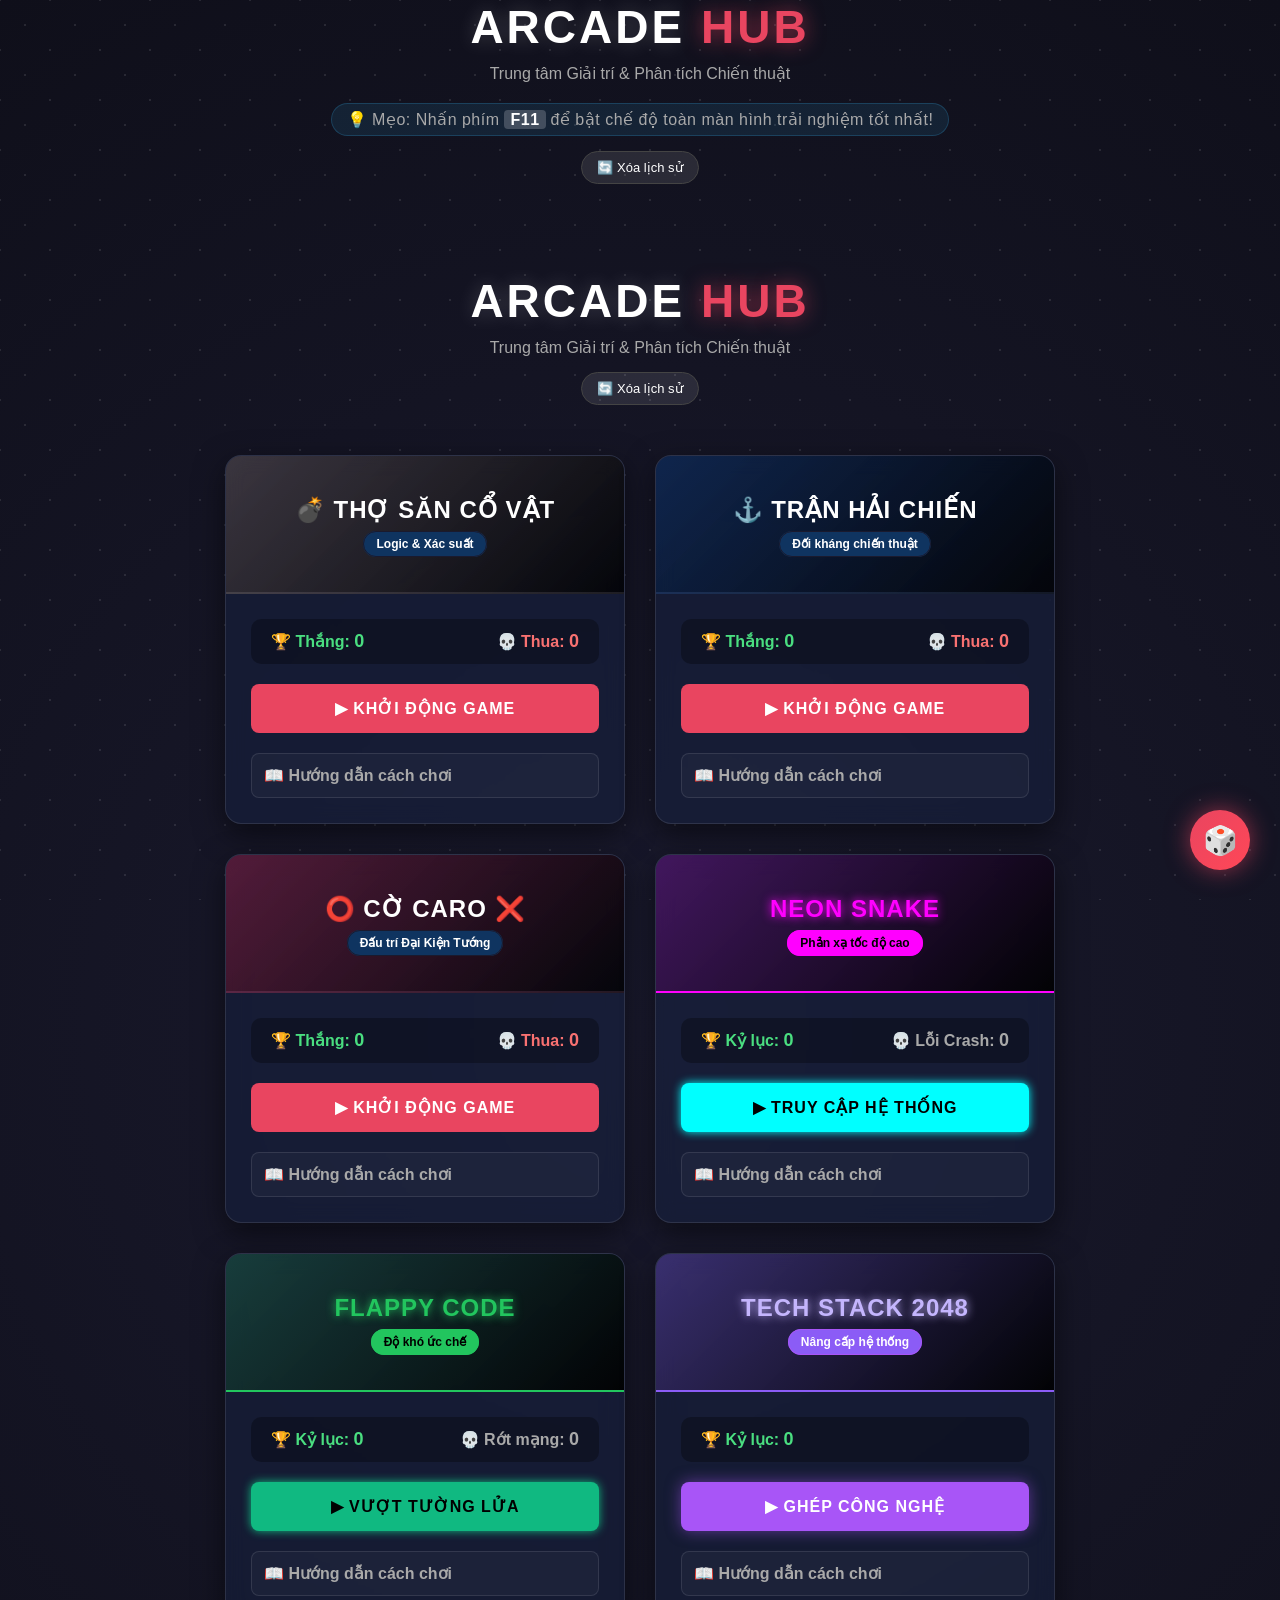
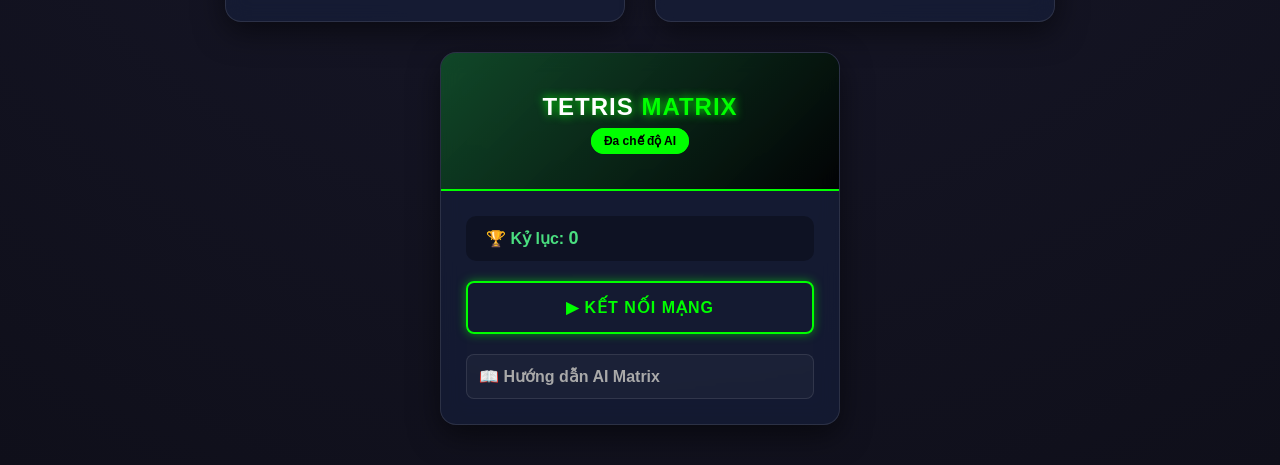
==== index.html @ ab344d21 "Add files via upload" ====
<!DOCTYPE html>
<html lang="vi">
<head>
    <meta charset="UTF-8">
    <meta name="viewport" content="width=device-width, initial-scale=1.0">
    <title>Arcade Hub - Game Center</title>
    <link rel="stylesheet" href="css/style.css">
</head>
<header class="hub-header">
            <h1>ARCADE <span>HUB</span></h1>
            <p>Trung tâm Giải trí & Phân tích Chiến thuật</p>
            <!-- Thêm dòng lưu ý nhỏ này -->
            <p class="f11-tip">💡 Mẹo: Nhấn phím <b>F11</b> để bật chế độ toàn màn hình trải nghiệm tốt nhất!</p>
            <br>
            <button class="btn-reset" onclick="resetStats()">🔄 Xóa lịch sử</button>
        </header>
<body>
    <!-- Lớp nền hạt chuyển động -->
    <div class="particles"></div>

    <div class="hub-container">
        <header class="hub-header">
            <h1>ARCADE <span>HUB</span></h1>
            <p>Trung tâm Giải trí & Phân tích Chiến thuật</p>
            <button class="btn-reset" onclick="resetStats()">🔄 Xóa lịch sử</button>
        </header>

        <div class="game-list">
            <!-- THẺ GAME 1: DÒ MÌN -->
            <div class="game-card" onmouseenter="playHover()">
                <div class="card-visual mine-bg">
                    <h2>💣 THỢ SĂN CỔ VẬT</h2>
                    <span class="badge">Logic & Xác suất</span>
                </div>
                <div class="card-body">
                    <!-- Bảng thống kê -->
                    <div class="stats-board">
                        <div class="stat-item win">🏆 Thắng: <span id="mine-w">0</span></div>
                        <div class="stat-item lose">💀 Thua: <span id="mine-l">0</span></div>
                    </div>
                    
                    <a href="domin.html" class="btn-play" onclick="playClick()">▶ KHỞI ĐỘNG GAME</a>
                    
                    <!-- Menu hướng dẫn xổ xuống -->
                    <details class="guide-box">
                        <summary>📖 Hướng dẫn cách chơi</summary>
                        <div class="guide-text">
                            <ul>
                                <li><b>Click Trái:</b> Đào đất. Nếu trúng mìn bạn sẽ thua.</li>
                                <li><b>Click Phải:</b> Cắm cờ vào ô nghi ngờ có mìn.</li>
                                <li><b>Con số:</b> Thể hiện số quả mìn nằm trong 8 ô lân cận nó. Dùng suy luận loại trừ để đào các ô an toàn.</li>
                                <li><b>Trang bị:</b> Sử dụng "Máy dò" để soi trước và "Khiên" để giữ mạng.</li>
                            </ul>
                        </div>
                    </details>
                </div>
            </div>

            <!-- THẺ GAME 2: TÀU CHIẾN -->
            <div class="game-card" onmouseenter="playHover()">
                <div class="card-visual ship-bg">
                    <h2>⚓ TRẬN HẢI CHIẾN</h2>
                    <span class="badge">Đối kháng chiến thuật</span>
                </div>
                <div class="card-body">
                    <!-- Bảng thống kê -->
                    <div class="stats-board">
                        <div class="stat-item win">🏆 Thắng: <span id="ship-w">0</span></div>
                        <div class="stat-item lose">💀 Thua: <span id="ship-l">0</span></div>
                    </div>
                    
                    <a href="tauchien.html" class="btn-play" onclick="playClick()">▶ KHỞI ĐỘNG GAME</a>
                    
                    <!-- Menu hướng dẫn xổ xuống -->
                    <details class="guide-box">
                        <summary>📖 Hướng dẫn cách chơi</summary>
                        <div class="guide-text">
                            <ul>
                                <li><b>Giai đoạn 1:</b> Kéo thả, xoay và sắp xếp 5 con tàu của bạn lên mặt biển. Kẻ địch không thể thấy chúng.</li>
                                <li><b>Giai đoạn 2:</b> Lần lượt nã đạn vào vùng biển của kẻ địch. Trúng (💥), Trượt (💦).</li>
                                <li><b>Điều kiện thắng:</b> Bắn chìm toàn bộ 5 hạm đội của địch trước khi chúng làm điều tương tự với bạn.</li>
                                <li><b>Độ khó Khó:</b> Kẻ địch sẽ dùng toán học Xác suất (Heatmap) để truy lùng bạn!</li>
                            </ul>
                        </div>
                    </details>
                </div>
            </div>
            <!-- THẺ GAME 3: CỜ CARO -->
            <div class="game-card" onmouseenter="playHover()">
                <!-- CSS tạm dùng chung class mine-bg để có màu gradient đen xám -->
                <div class="card-visual mine-bg" style="background: linear-gradient(135deg, rgba(225,29,72,0.3), rgba(0,0,0,0.8));">
                    <h2>⭕ CỜ CARO ❌</h2>
                    <span class="badge">Đấu trí Đại Kiện Tướng</span>
                </div>
                <div class="card-body">
                    <div class="stats-board">
                        <div class="stat-item win">🏆 Thắng: <span id="caro-w">0</span></div>
                        <div class="stat-item lose">💀 Thua: <span id="caro-l">0</span></div>
                    </div>
                    
                    <a href="caro.html" class="btn-play" onclick="playClick()">▶ KHỞI ĐỘNG GAME</a>
                    
                    <details class="guide-box">
                        <summary>📖 Hướng dẫn cách chơi</summary>
                        <div class="guide-text">
                            <ul>
                                <li><b>Luật chơi:</b> Xếp được 5 quân cờ liên tiếp (ngang, dọc, chéo) trước đối thủ sẽ giành chiến thắng.</li>
                                <li><b>Cảnh báo:</b> Chế độ Đại Kiện Tướng có khả năng phân tích nước đi đa chiều, hãy cẩn trọng!</li>
                            </ul>
                        </div>
                    </details>
                </div>
            </div>
            <!-- THẺ GAME 4: NEON SNAKE -->
            <div class="game-card" onmouseenter="playHover()">
                <!-- Màu nền tím đậm phong cách Hacker -->
                <div class="card-visual mine-bg" style="background: linear-gradient(135deg, rgba(240,0,255,0.2), rgba(0,0,0,0.9)); border-bottom-color: #f0f;">
                    <h2 style="color: #f0f; text-shadow: 0 0 10px #f0f;">NEON SNAKE</h2>
                    <span class="badge" style="background: #f0f; color: #000; border-color: #f0f;">Phản xạ tốc độ cao</span>
                </div>
                <div class="card-body">
                    <div class="stats-board">
                        <div class="stat-item win">🏆 Kỷ lục: <span id="snake-hs">0</span></div>
                        <div class="stat-item lose" style="color:#a9a9a9">💀 Lỗi Crash: <span id="snake-cr">0</span></div>
                    </div>
                    
                    <a href="snake.html" class="btn-play" onclick="playClick()" style="background: #0ff; color: #000; box-shadow: 0 0 10px #0ff;">▶ TRUY CẬP HỆ THỐNG</a>
                    
                    <details class="guide-box">
                        <summary>📖 Hướng dẫn cách chơi</summary>
                        <div class="guide-text">
                            <ul>
                                <li><b>Điều khiển:</b> Dùng WASD hoặc phím mũi tên để bẻ lái luồng dữ liệu (Rắn).</li>
                                <li><b>Mục tiêu:</b> Ăn các khối Gói Tin (hồng) để tăng điểm. Ăn càng nhiều, tốc độ chạy càng nhanh.</li>
                                <li><b>Cảnh báo:</b> Đâm vào tường hoặc tự đâm vào đuôi sẽ gây hỏng toàn bộ hệ thống mạng.</li>
                            </ul>
                        </div>
                    </details>
                </div>
            </div>
            <!-- THẺ GAME 5: FLAPPY CODE -->
            <div class="game-card" onmouseenter="playHover()">
                <!-- Màu nền xanh ngọc đậm phong cách Matrix -->
                <div class="card-visual mine-bg" style="background: linear-gradient(135deg, rgba(34,197,94,0.2), rgba(0,0,0,0.9)); border-bottom-color: #22c55e;">
                    <h2 style="color: #22c55e; text-shadow: 0 0 10px #22c55e;">FLAPPY CODE</h2>
                    <span class="badge" style="background: #22c55e; color: #000; border-color: #22c55e;">Độ khó ức chế</span>
                </div>
                <div class="card-body">
                    <div class="stats-board">
                        <div class="stat-item win">🏆 Kỷ lục: <span id="flappy-hs">0</span></div>
                        <div class="stat-item lose" style="color:#a9a9a9">💀 Rớt mạng: <span id="flappy-cr">0</span></div>
                    </div>
                    
                    <a href="flappy.html" class="btn-play" onclick="playClick()" style="background: #10b981; color: #000; box-shadow: 0 0 10px #10b981;">▶ VƯỢT TƯỜNG LỬA</a>
                    
                    <details class="guide-box">
                        <summary>📖 Hướng dẫn cách chơi</summary>
                        <div class="guide-text">
                            <ul>
                                <li><b>Điều khiển:</b> Nhấn phím SPACE, Mũi tên Lên hoặc Click chuột để đẩy luồng code bay lên.</li>
                                <li><b>Mục tiêu:</b> Lách qua các khe hở của Tường lửa (Firewall) màu đỏ.</li>
                                <li><b>Cảnh báo:</b> Trọng lực kéo xuống rất nhanh. Chạm nhẹ vào Tường lửa hoặc chạm sàn/trần nhà = Game Over.</li>
                            </ul>
                        </div>
                    </details>
                </div>
            </div>
            <!-- THẺ GAME 6: TECH STACK 2048 -->
            <div class="game-card" onmouseenter="playHover()">
                <!-- Màu nền Tím Cyberpunk -->
                <div class="card-visual mine-bg" style="background: linear-gradient(135deg, rgba(139,92,246,0.3), rgba(0,0,0,0.9)); border-bottom-color: #8b5cf6;">
                    <h2 style="color: #c4b5fd; text-shadow: 0 0 10px #c4b5fd;">TECH STACK 2048</h2>
                    <span class="badge" style="background: #8b5cf6; color: #fff; border-color: #a855f7;">Nâng cấp hệ thống</span>
                </div>
                <div class="card-body">
                    <div class="stats-board">
                        <div class="stat-item win">🏆 Kỷ lục: <span id="2048-hs">0</span></div>
                    </div>
                    
                    <a href="2048.html" class="btn-play" onclick="playClick()" style="background: #a855f7; color: #fff; box-shadow: 0 0 15px rgba(168,85,247,0.5);">▶ GHÉP CÔNG NGHỆ</a>
                    
                    <details class="guide-box">
                        <summary>📖 Hướng dẫn cách chơi</summary>
                        <div class="guide-text">
                            <ul>
                                <li><b>Thao tác:</b> <b>Kéo thả chuột</b> theo 4 hướng để trượt toàn bộ các khối.</li>
                                <li><b>Luật gộp:</b> Hai khối cùng công nghệ (ví dụ HTML) khi đâm vào nhau sẽ thăng cấp thành công nghệ mới (CSS).</li>
                                <li><b>Bản đồ:</b> Hỗ trợ 5 mức tùy chỉnh. Bản đồ càng nhỏ, càng dễ bị tắc nghẽn bộ nhớ!</li>
                            </ul>
                        </div>
                    </details>
                </div>
            </div>
            <!-- THẺ GAME 7: TETRIS MATRIX -->
            <div class="game-card" onmouseenter="playHover()">
                <!-- Màu nền xanh Hacker -->
                <div class="card-visual mine-bg" style="background: linear-gradient(135deg, rgba(0,255,0,0.2), rgba(0,0,0,0.9)); border-bottom-color: #0f0;">
                    <h2 style="color: #fff; text-shadow: 0 0 10px #0f0;">TETRIS <span style="color:#0f0;">MATRIX</span></h2>
                    <span class="badge" style="background: #0f0; color: #000; border-color: #0f0;">Đa chế độ AI</span>
                </div>
                <div class="card-body">
                    <div class="stats-board">
                        <div class="stat-item win">🏆 Kỷ lục: <span id="tetris-hs">0</span></div>
                    </div>
                    
                    <a href="tetris.html" class="btn-play" onclick="playClick()" style="background: transparent; color: #0f0; border: 2px solid #0f0; box-shadow: 0 0 10px rgba(0,255,0,0.5);">▶ KẾT NỐI MẠNG</a>
                    
                    <details class="guide-box">
                        <summary>📖 Hướng dẫn AI Matrix</summary>
                        <div class="guide-text">
                            <ul>
                                <li><b>Hệ thống AI:</b> Trò chơi này không dùng thuật toán Xổ số ngẫu nhiên. Nó phân tích bề mặt lưới để thả khối "cứu rỗi" khi bạn đang nguy hiểm!</li>
                                <li><b>Chế độ Cổ điển:</b> Dùng W,A,S,D hoặc Mũi tên để xoay, lách và rơi chốt hạ. Rơi liên tục.</li>
                                <li><b>Chế độ 1010 Khay:</b> Cấp 3 khối. Dùng chuột ném chúng vào bàn cờ. Bàn cờ này ăn cả Hàng Dọc lẫn Hàng Ngang!</li>
                            </ul>
                        </div>
                    </details>
                </div>
            </div>
        </div>
    </div>

    <!-- JS Xử lý Thống kê & m thanh -->
    <script>
        // 1. Tải Dữ liệu từ LocalStorage
function loadStats() {
    document.getElementById('mine-w').innerText = localStorage.getItem('mine_win') || 0;
    document.getElementById('mine-l').innerText = localStorage.getItem('mine_lose') || 0;
    document.getElementById('ship-w').innerText = localStorage.getItem('ship_win') || 0;
    document.getElementById('ship-l').innerText = localStorage.getItem('ship_lose') || 0;
    document.getElementById('caro-w').innerText = localStorage.getItem('caro_win') || 0;
    document.getElementById('caro-l').innerText = localStorage.getItem('caro_lose') || 0;
    document.getElementById('snake-hs').innerText = localStorage.getItem('snake_hs') || 0;
    document.getElementById('snake-cr').innerText = localStorage.getItem('snake_crashes') || 0;
    document.getElementById('flappy-hs').innerText = localStorage.getItem('flappy_hs') || 0;
    document.getElementById('flappy-cr').innerText = localStorage.getItem('flappy_crashes') || 0;
    document.getElementById('2048-hs').innerText = localStorage.getItem('tech2048_hs') || 0;
    document.getElementById('tetris-hs').innerText = localStorage.getItem('tetris_hs') || 0;
}

        // 2. Xóa Dữ liệu
        function resetStats() {
            if(confirm('Bạn có chắc muốn xóa toàn bộ thành tích?')) {
                localStorage.clear();
                loadStats();
            }
        }

        // 3. m thanh Web Audio API
        const audioCtx = new (window.AudioContext || window.webkitAudioContext)();
        function playHover() {
            if (audioCtx.state === 'suspended') audioCtx.resume();
            const osc = audioCtx.createOscillator();
            const gain = audioCtx.createGain();
            osc.connect(gain); gain.connect(audioCtx.destination);
            
            osc.type = 'sine'; osc.frequency.setValueAtTime(400, audioCtx.currentTime);
            gain.gain.setValueAtTime(0.05, audioCtx.currentTime);
            gain.gain.exponentialRampToValueAtTime(0.01, audioCtx.currentTime + 0.1);
            osc.start(); osc.stop(audioCtx.currentTime + 0.1);
        }

        function playClick() {
            if (audioCtx.state === 'suspended') audioCtx.resume();
            const osc = audioCtx.createOscillator();
            const gain = audioCtx.createGain();
            osc.connect(gain); gain.connect(audioCtx.destination);
            
            osc.type = 'square'; osc.frequency.setValueAtTime(600, audioCtx.currentTime);
            osc.frequency.exponentialRampToValueAtTime(100, audioCtx.currentTime + 0.2);
            gain.gain.setValueAtTime(0.1, audioCtx.currentTime);
            gain.gain.linearRampToValueAtTime(0, audioCtx.currentTime + 0.2);
            osc.start(); osc.stop(audioCtx.currentTime + 0.2);
        }

        // Khởi động
        loadStats();
    </script>
    <!-- MODAL XÚC XẮC NGẪU NHIÊN -->
    <div id="dice-modal" class="dice-modal">
        <div class="dice-content">
            <span class="close-modal" onclick="closeDiceModal()">&times;</span>
            <div class="dice-icon-anim">🎲</div>
            <h2>HỆ THỐNG ĐANG CHỌN NGẪU NHIÊN...</h2>
            <div id="random-game-display" class="random-display">ĐANG TÌM TRÒ CHƠI...</div>
            <div class="dice-actions">
                <button class="btn-reroll" onclick="startDiceSpin()">🎲 QUAY LẠI</button>
                <!-- Đổi từ thẻ button sang thẻ a để chuyển hướng trang mượt mà -->
                <a id="btn-accept-game" class="btn-play-now" href="#">▶ VÀO CHƠI NGAY</a>
            </div>
        </div>
    </div>

    <!-- NÚT XÚC XẮC NỔI (FLOATING DICE BUTTON) -->
    <button class="floating-dice-btn" onclick="openDiceModal()" title="Chọn game ngẫu nhiên!">
        🎲
    </button>
    <script>
        // Danh sách toàn bộ các trò chơi trong Hub
const hubGames = [
    { name: "💣 Thợ Săn Cổ Vật (Dò Mìn)", url: "domin.html" },
    { name: "⚓ Trận Hải Chiến (Bắn Tàu)", url: "tauchien.html" },
    { name: "⭕ Cờ Caro (AI Đại Kiện Tướng)", url: "caro.html" },
    { name: "🐍 Neon Snake (Rắn Săn Mồi)", url: "snake.html" },
    { name: "🚀 Flappy Code (Vượt Tường Lửa)", url: "flappy.html" },
    { name: "🧠 Tech Stack 2048", url: "2048.html" },
    { name: "💻 Tetris Matrix", url: "tetris.html" }
];

let spinInterval = null;

function openDiceModal() {
    document.getElementById('dice-modal').style.display = 'flex';
    startDiceSpin();
}

function closeDiceModal() {
    document.getElementById('dice-modal').style.display = 'none';
    if(spinInterval) clearInterval(spinInterval);
}

function startDiceSpin() {
    if(spinInterval) clearInterval(spinInterval);
    
    let displayBox = document.getElementById('random-game-display');
    let playBtn = document.getElementById('btn-accept-game');
    playBtn.style.pointerEvents = 'none';
    playBtn.style.opacity = '0.5';
    
    let counter = 0;
    // Hiệu ứng nhấp nháy tên game liên tục trong 1.2 giây
    spinInterval = setInterval(() => {
        let randomIndex = Math.floor(Math.random() * hubGames.length);
        displayBox.innerText = hubGames[randomIndex].name;
        
        // Âm thanh lắc xúc xắc giả lập
        if(counter % 3 === 0) playHover();
        
        counter++;
        if (counter > 15) { // Dừng lại sau 15 lần đổi
            clearInterval(spinInterval);
            let finalGame = hubGames[Math.floor(Math.random() * hubGames.length)];
            displayBox.innerText = finalGame.name;
            playBtn.href = finalGame.url;
            playBtn.style.pointerEvents = 'auto';
            playBtn.style.opacity = '1';
            
            // Âm thanh chốt kết quả
            playClick();
        }
    }, 80);
}
    </script>
</body>
</html>
---- css/style.css ----
* { box-sizing: border-box; margin: 0; padding: 0; font-family: 'Segoe UI', Tahoma, sans-serif; }
body { background: radial-gradient(circle at center, #1a1a2e 0%, #0f0f1a 100%); color: #fff; min-height: 100vh; overflow-x: hidden; position: relative; }

/* Hiệu ứng hạt nền bay lơ lửng */
.particles { position: fixed; top: 0; left: 0; width: 100%; height: 100%; pointer-events: none; z-index: -1; 
    background-image: 
        radial-gradient(#fff 1px, transparent 1px),
        radial-gradient(#fff 1px, transparent 1px);
    background-size: 50px 50px;
    background-position: 0 0, 25px 25px;
    opacity: 0.1;
    animation: moveStars 100s linear infinite;
}
@keyframes moveStars { from {transform: translateY(0);} to {transform: translateY(-1000px);} }

.hub-container { max-width: 900px; margin: 0 auto; padding: 40px 20px; }

.hub-header { text-align: center; margin-bottom: 50px; }
.hub-header h1 { font-size: 46px; font-weight: 900; letter-spacing: 3px; margin-bottom: 10px; text-shadow: 0 0 20px rgba(255,255,255,0.2);}
.hub-header h1 span { color: #e94560; text-shadow: 0 0 20px rgba(233, 69, 96, 0.6); }
.hub-header p { color: #a9a9a9; font-size: 16px; margin-bottom: 15px;}
.btn-reset { background: rgba(255,255,255,0.1); color: #fff; border: 1px solid #444; padding: 8px 15px; border-radius: 20px; cursor: pointer; transition: 0.3s; font-size: 13px;}
.btn-reset:hover { background: #e94560; border-color: #e94560; }
/* Tinh chỉnh dòng lưu ý F11 */
.f11-tip {
    font-size: 13px;
    color: #38bdf8;
    background: rgba(56, 189, 248, 0.1);
    border: 1px solid rgba(56, 189, 248, 0.2);
    display: inline-block;
    padding: 6px 15px;
    border-radius: 20px;
    margin-top: 5px;
    letter-spacing: 0.5px;
}
.f11-tip b {
    color: #fff;
    background: rgba(255, 255, 255, 0.2);
    padding: 1px 6px;
    border-radius: 4px;
}

.game-list { display: flex; gap: 30px; justify-content: center; align-items: flex-start; flex-wrap: wrap;}

/* Thiết kế Thẻ Game (Glassmorphism) */
.game-card { width: 400px; background: rgba(22, 33, 62, 0.6); backdrop-filter: blur(10px); border: 1px solid rgba(255,255,255,0.1); border-radius: 16px; overflow: hidden; transition: transform 0.3s, box-shadow 0.3s, border-color 0.3s; box-shadow: 0 10px 30px rgba(0,0,0,0.5);}
.game-card:hover { transform: translateY(-10px); border-color: #e94560; box-shadow: 0 15px 40px rgba(233, 69, 96, 0.3); }

/* Banner của thẻ game */
.card-visual { padding: 40px 20px; text-align: center; position: relative; border-bottom: 2px solid rgba(255,255,255,0.05);}
.mine-bg { background: linear-gradient(135deg, rgba(212,163,115,0.2), rgba(0,0,0,0.8)); }
.ship-bg { background: linear-gradient(135deg, rgba(2,62,138,0.3), rgba(0,0,0,0.8)); }

.card-visual h2 { font-size: 24px; font-weight: 900; margin-bottom: 10px; letter-spacing: 1px;}
.badge { background: #0f3460; padding: 5px 12px; border-radius: 20px; font-size: 12px; font-weight: bold; color: #fff; border: 1px solid #1a1a2e;}

/* Phần thân chứa thống kê và nút */
.card-body { padding: 25px; }

.stats-board { display: flex; justify-content: space-between; background: rgba(0,0,0,0.3); padding: 12px 20px; border-radius: 10px; margin-bottom: 20px; font-weight: bold;}
.stat-item.win { color: #4ade80; }
.stat-item.lose { color: #f87171; }
.stat-item span { font-size: 18px; }

.btn-play { display: block; width: 100%; text-align: center; background: #e94560; color: white; padding: 15px; border-radius: 8px; text-decoration: none; font-weight: 900; font-size: 16px; letter-spacing: 1px; transition: 0.3s; margin-bottom: 20px;}
.btn-play:hover { background: #ff4757; box-shadow: 0 0 20px rgba(233, 69, 96, 0.6); transform: scale(1.02);}

/* Menu Hướng dẫn (Accordion) */
.guide-box { background: rgba(255,255,255,0.03); border: 1px solid rgba(255,255,255,0.1); border-radius: 8px; }
.guide-box summary { padding: 12px; cursor: pointer; font-weight: bold; color: #a9a9a9; list-style: none; transition: 0.2s;}
.guide-box summary:hover { color: #fff; background: rgba(255,255,255,0.05); }
.guide-box summary::-webkit-details-marker { display: none; }
.guide-text { padding: 15px; border-top: 1px solid rgba(255,255,255,0.1); font-size: 13px; color: #cbd5e1; line-height: 1.6; background: rgba(0,0,0,0.2);}
.guide-text ul { padding-left: 20px; }
.guide-text li { margin-bottom: 8px; }
/* NÚT XÚC XẮC NỔI GÓC MÀN HÌNH */
.floating-dice-btn { position: fixed; bottom: 30px; right: 30px; width: 60px; height: 60px; background: linear-gradient(135deg, #e94560, #ff4757); border: none; border-radius: 50%; font-size: 28px; cursor: pointer; box-shadow: 0 0 25px rgba(233, 69, 96, 0.6); transition: 0.3s; z-index: 999; display: flex; justify-content: center; align-items: center;}
.floating-dice-btn:hover { transform: scale(1.15) rotate(15deg); box-shadow: 0 0 35px rgba(233, 69, 96, 0.9); }

/* MODAL CHỌN NGẪU NHIÊN */
.dice-modal { display: none; position: fixed; top: 0; left: 0; width: 100%; height: 100%; background: rgba(0,0,0,0.8); backdrop-filter: blur(8px); z-index: 1000; justify-content: center; align-items: center;}
.dice-content { background: #16213e; border: 2px solid #e94560; padding: 30px; border-radius: 16px; width: 380px; text-align: center; position: relative; box-shadow: 0 0 50px rgba(233, 69, 96, 0.4); animation: modalPop 0.3s cubic-bezier(0.175, 0.885, 0.32, 1.275);}
@keyframes modalPop { 0% {transform: scale(0.5); opacity: 0;} 100% {transform: scale(1); opacity: 1;} }

.close-modal { position: absolute; top: 12px; right: 18px; font-size: 24px; color: #a9a9a9; cursor: pointer; transition: 0.2s;}
.close-modal:hover { color: #fff; }

.dice-icon-anim { font-size: 40px; margin-bottom: 10px; animation: diceRoll 1s infinite linear alternate;}
@keyframes diceRoll { from {transform: translateY(0) rotate(0deg);} to {transform: translateY(-8px) rotate(10deg);} }

.dice-content h2 { font-size: 16px; color: #a9a9a9; margin-bottom: 20px; letter-spacing: 1px;}

.random-display { background: #1a1a2e; border: 2px dashed #0f3460; padding: 20px; border-radius: 10px; font-size: 20px; font-weight: bold; color: #38bdf8; margin-bottom: 25px; text-shadow: 0 0 10px rgba(56,189,248,0.5);}

.dice-actions { display: flex; gap: 10px; }
.btn-reroll { flex: 1; background: #334155; color: white; border: none; padding: 12px; border-radius: 8px; font-weight: bold; cursor: pointer; transition: 0.2s;}
.btn-reroll:hover { background: #475569; }
.btn-play-now { flex: 2; background: #e94560; color: white; border: none; padding: 12px; border-radius: 8px; font-weight: bold; cursor: pointer; transition: 0.2s; text-decoration: none; display: flex; justify-content: center; align-items: center;}
.btn-play-now:hover { background: #ff4757; box-shadow: 0 0 15px rgba(233,69,96,0.6); }
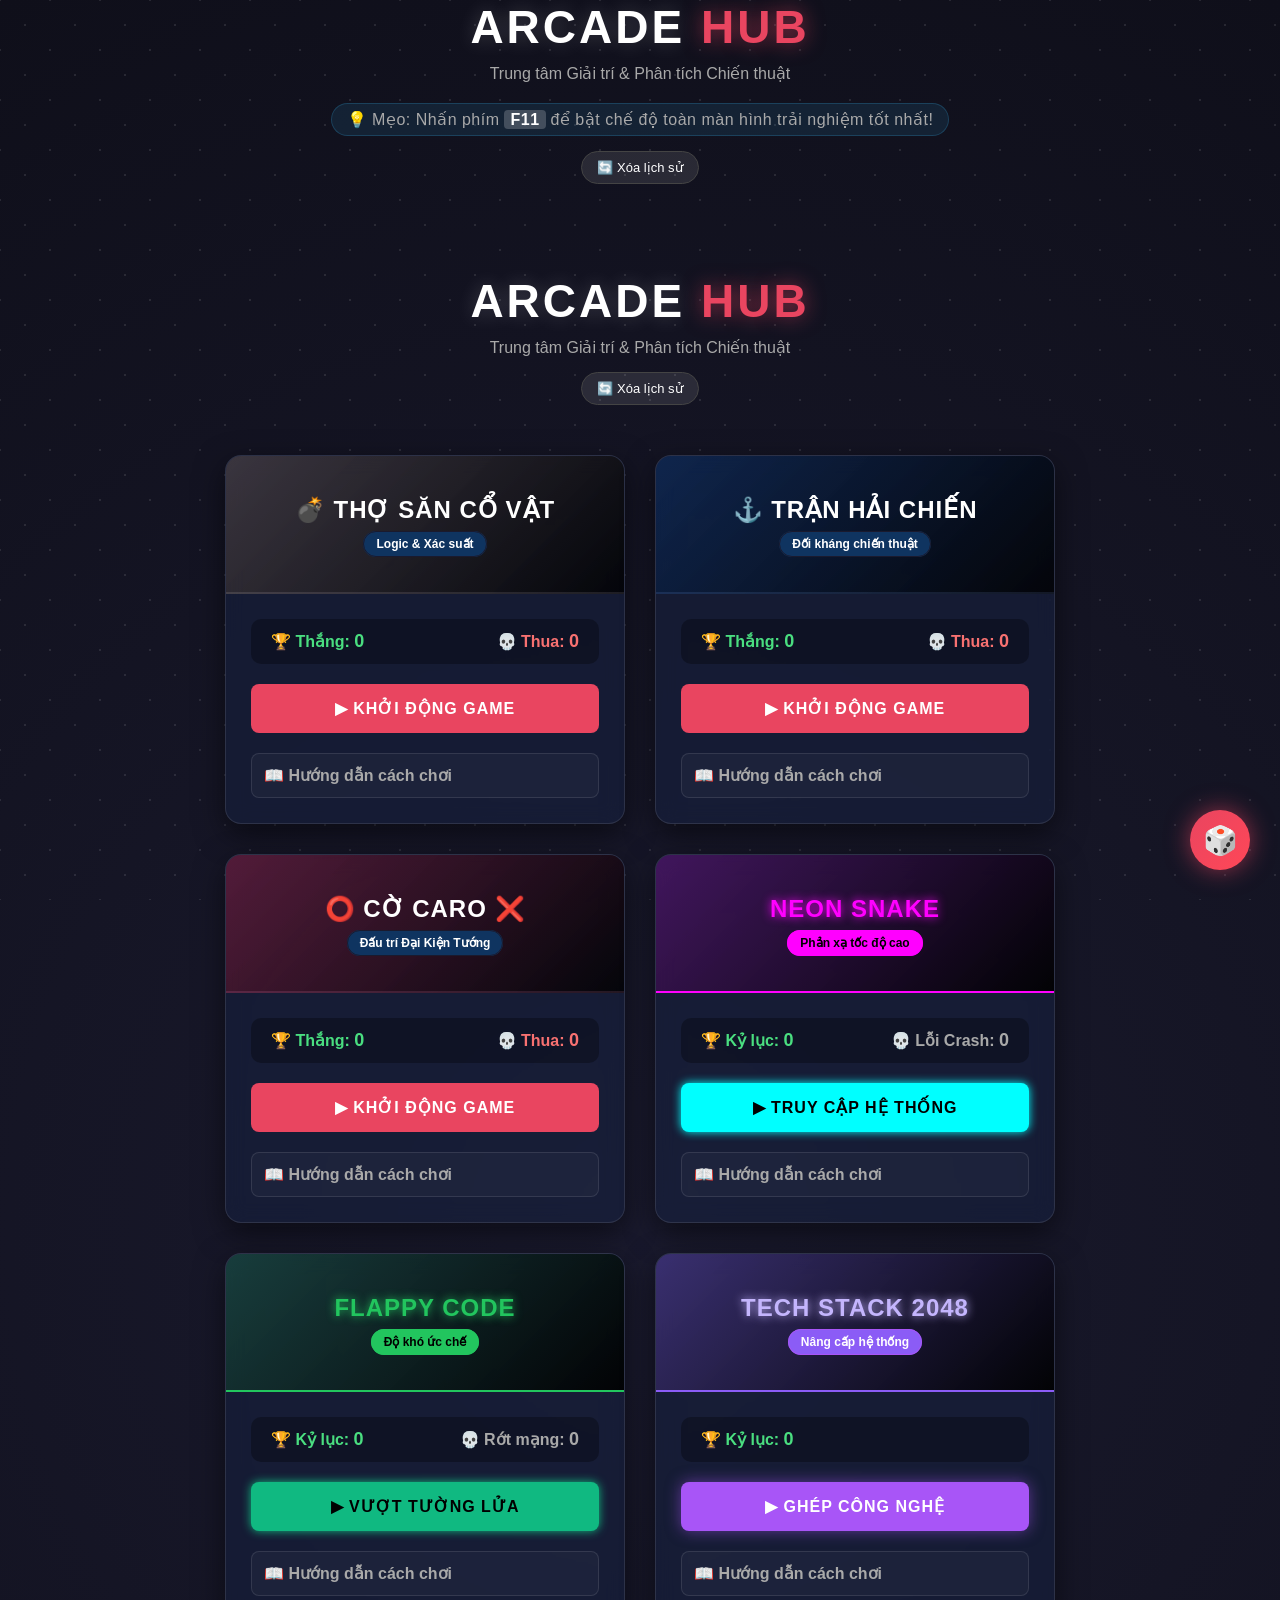
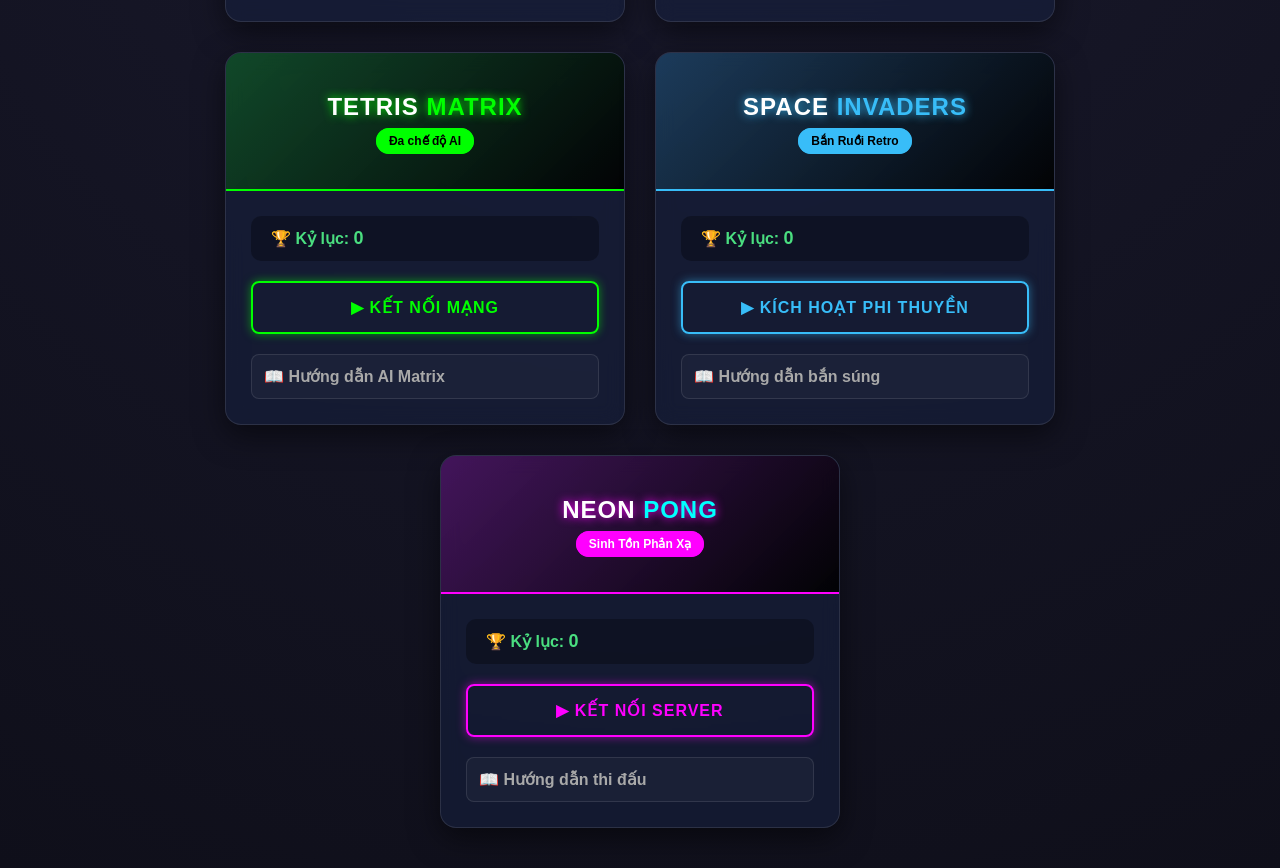
==== commit 56a67f6e: "Update print statement from 'Hello' to 'Goodbye'" ====
--- a/index.html
+++ b/index.html
@@ -217,6 +217,57 @@
                     </details>
                 </div>
             </div>
+            <!-- THẺ GAME 8: SPACE INVADERS -->
+            <div class="game-card" onmouseenter="playHover()">
+                <div class="card-visual mine-bg" style="background: linear-gradient(135deg, rgba(56,189,248,0.2), rgba(0,0,0,0.9)); border-bottom-color: #38bdf8;">
+                    <h2 style="color: #fff; text-shadow: 0 0 10px #38bdf8;">SPACE <span style="color:#38bdf8;">INVADERS</span></h2>
+                    <span class="badge" style="background: #38bdf8; color: #000; border-color: #38bdf8;">Bắn Ruồi Retro</span>
+                </div>
+                <div class="card-body">
+                    <div class="stats-board">
+                        <div class="stat-item win">🏆 Kỷ lục: <span id="invaders-hs">0</span></div>
+                    </div>
+                    
+                    <a href="invaders.html" class="btn-play" onclick="playClick()" style="background: transparent; color: #38bdf8; border: 2px solid #38bdf8; box-shadow: 0 0 10px rgba(56,189,248,0.5);">▶ KÍCH HOẠT PHI THUYỀN</a>
+                    
+                    <details class="guide-box">
+                        <summary>📖 Hướng dẫn bắn súng</summary>
+                        <div class="guide-text">
+                            <ul>
+                                <li><b>Thao tác:</b> Dùng phím <b>A/D</b> hoặc <b>Mũi tên</b> để di chuyển ngang, nhấn <b>SPACE</b> để bắn đạn.</li>
+                                <li><b>Khiên chắn:</b> Dùng các khối màu xanh lá ở phía dưới để né đạn quái (khiên sẽ bị nát dần khi ăn đạn).</li>
+                                <li><b>Quy luật:</b> Càng ít quái còn sống, tốc độ di chuyển và đổ bộ của chúng càng dồn dập!</li>
+                            </ul>
+                        </div>
+                    </details>
+                </div>
+            </div>
+            <!-- THẺ GAME 9: NEON PONG -->
+            <div class="game-card" onmouseenter="playHover()">
+                <!-- Màu nền Tím - Xanh đặc trưng -->
+                <div class="card-visual mine-bg" style="background: linear-gradient(135deg, rgba(255,0,255,0.2), rgba(0,0,0,0.9)); border-bottom-color: #f0f;">
+                    <h2 style="color: #fff; text-shadow: 0 0 10px #f0f;">NEON <span style="color:#0ff;">PONG</span></h2>
+                    <span class="badge" style="background: #f0f; color: #fff; border-color: #f0f;">Sinh Tồn Phản Xạ</span>
+                </div>
+                <div class="card-body">
+                    <div class="stats-board">
+                        <div class="stat-item win">🏆 Kỷ lục: <span id="pong-hs">0</span></div>
+                    </div>
+                    
+                    <a href="pong.html" class="btn-play" onclick="playClick()" style="background: transparent; color: #f0f; border: 2px solid #f0f; box-shadow: 0 0 10px rgba(255,0,255,0.5);">▶ KẾT NỐI SERVER</a>
+                    
+                    <details class="guide-box">
+                        <summary>📖 Hướng dẫn thi đấu</summary>
+                        <div class="guide-text">
+                            <ul>
+                                <li><b>Thao tác:</b> Kéo chuột hoặc dùng W/S để di chuyển ván trượt màu Xanh.</li>
+                                <li><b>Ghi điểm:</b> Mỗi lần đỡ bóng thành công +1 điểm. Đánh lừa được AI màu Tím +5 điểm.</li>
+                                <li><b>Vật lý:</b> Đỡ bóng ở rìa ván trượt sẽ tạo ra các cú nảy chéo góc cực hiểm. Bóng sẽ ngày càng tăng tốc!</li>
+                            </ul>
+                        </div>
+                    </details>
+                </div>
+            </div>
         </div>
     </div>
 
@@ -236,6 +287,8 @@
     document.getElementById('flappy-cr').innerText = localStorage.getItem('flappy_crashes') || 0;
     document.getElementById('2048-hs').innerText = localStorage.getItem('tech2048_hs') || 0;
     document.getElementById('tetris-hs').innerText = localStorage.getItem('tetris_hs') || 0;
+    document.getElementById('invaders-hs').innerText = localStorage.getItem('invaders_hs') || 0;
+    document.getElementById('pong-hs').innerText = localStorage.getItem('pong_hs') || 0;
 }
 
         // 2. Xóa Dữ liệu
@@ -304,7 +357,9 @@
     { name: "🐍 Neon Snake (Rắn Săn Mồi)", url: "snake.html" },
     { name: "🚀 Flappy Code (Vượt Tường Lửa)", url: "flappy.html" },
     { name: "🧠 Tech Stack 2048", url: "2048.html" },
-    { name: "💻 Tetris Matrix", url: "tetris.html" }
+    { name: "💻 Tetris Matrix", url: "tetris.html" },
+    { name: "👾 Space Invaders (Bắn Ruồi)", url: "invaders.html" },
+    { name: "🏓 Neon Pong (Hồi Báo)", url: "pong.html" }
 ];
 
 let spinInterval = null;
@@ -352,4 +407,4 @@
 }
     </script>
 </body>
-</html>+</html>
